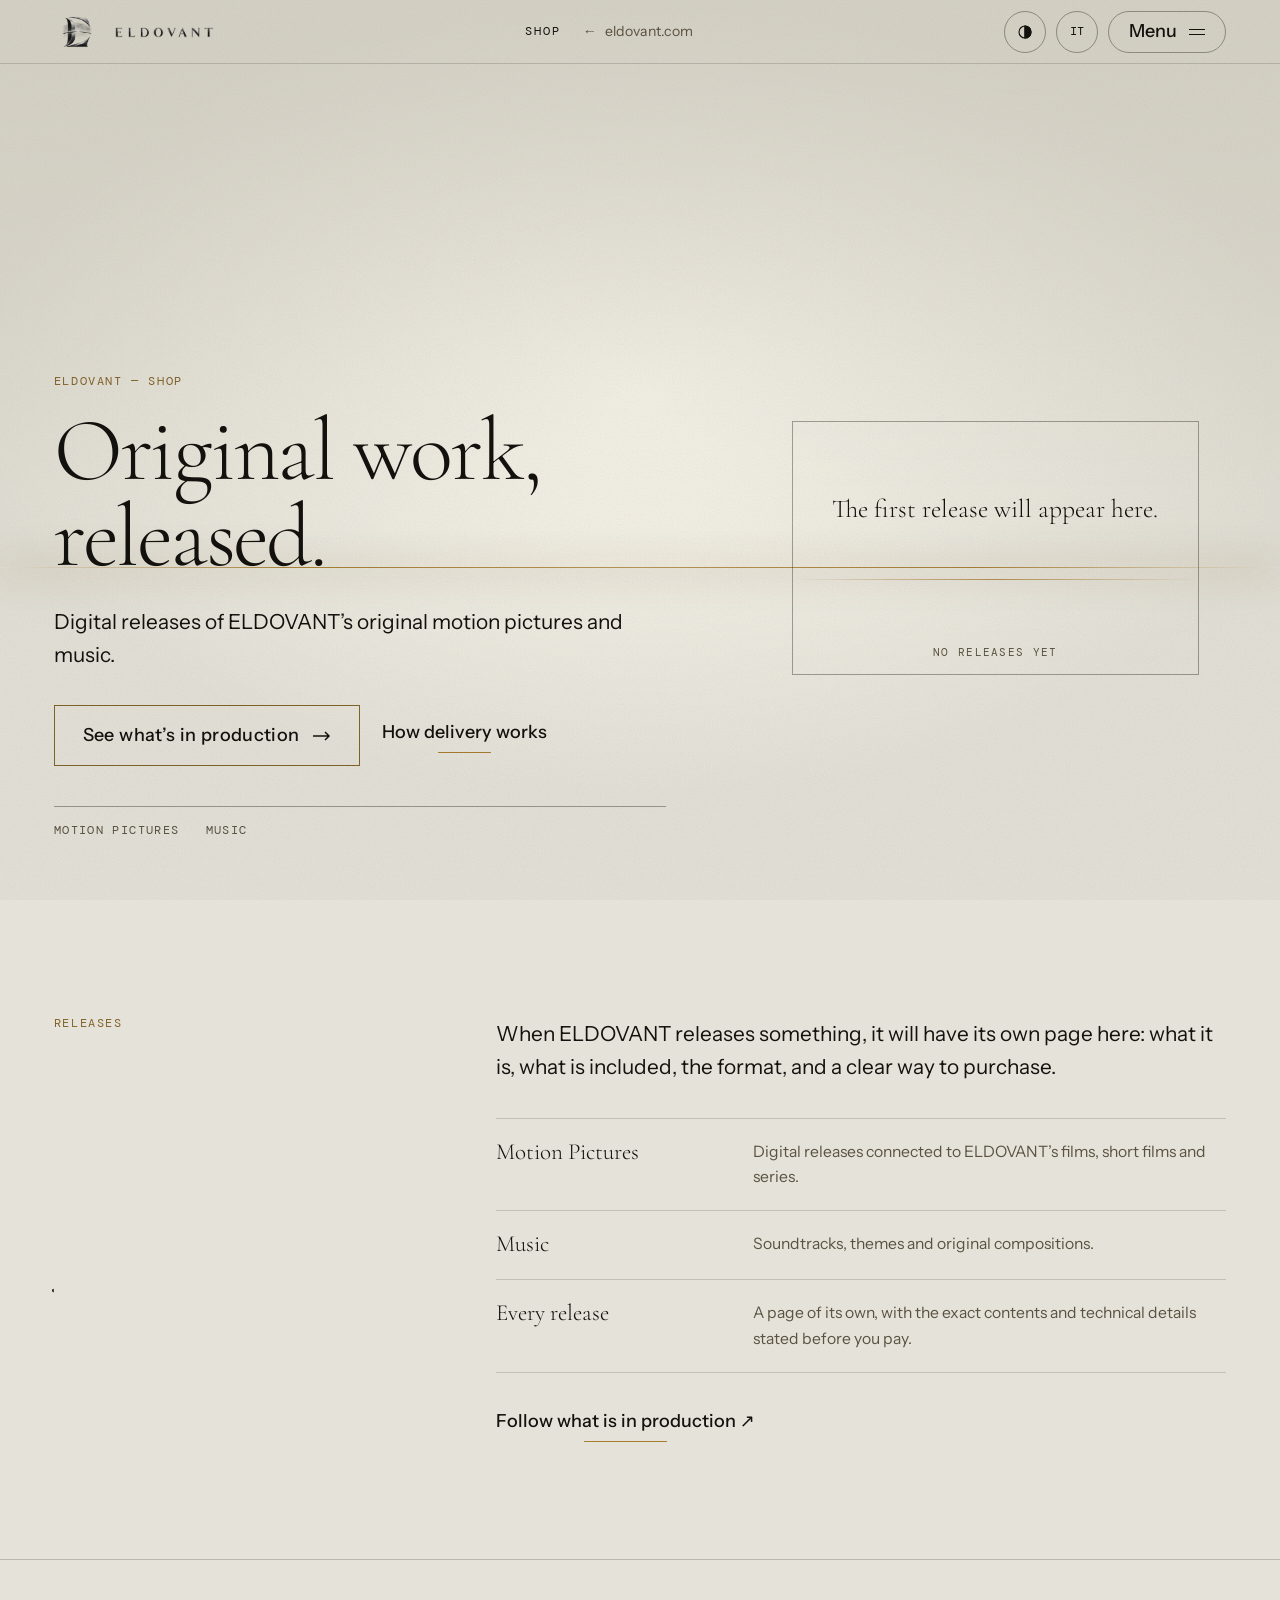
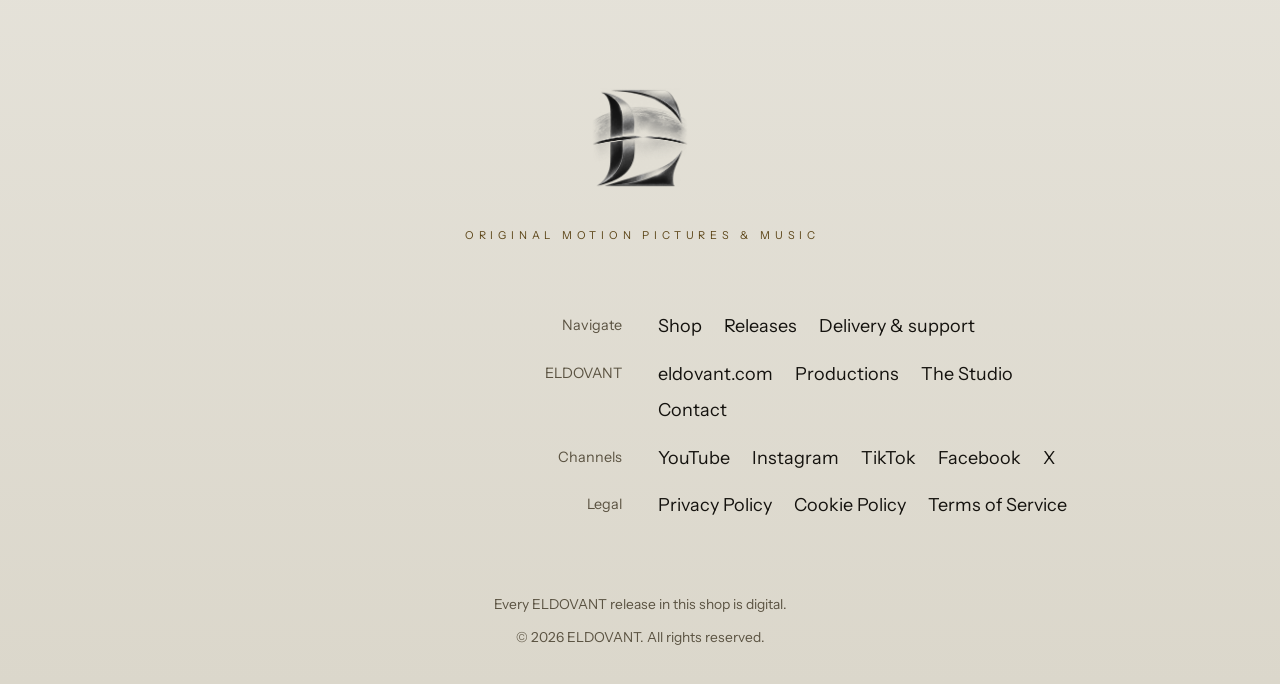
==== en/index.html @ d2341988 "Add files via upload" ====
<!DOCTYPE html>
<html lang="en" data-theme="dark">
<head>
<meta charset="utf-8">
<meta name="viewport" content="width=device-width, initial-scale=1, viewport-fit=cover">
<title>ELDOVANT Shop — Digital releases of original motion pictures &amp; music</title>
<meta name="description" content="The official ELDOVANT shop: digital releases of original motion pictures and music.">
<!-- build:seo:start -->
<link rel="canonical" href="https://shop.eldovant.com/en/">
<link rel="alternate" hreflang="en" href="https://shop.eldovant.com/en/">
<link rel="alternate" hreflang="it" href="https://shop.eldovant.com/it/">
<link rel="alternate" hreflang="x-default" href="https://shop.eldovant.com/">
<meta property="og:type" content="website">
<meta property="og:site_name" content="ELDOVANT Shop">
<meta property="og:title" content="ELDOVANT Shop — Digital releases of original motion pictures &amp; music">
<meta property="og:description" content="The official ELDOVANT shop: digital releases of original motion pictures and music.">
<meta property="og:url" content="https://shop.eldovant.com/en/">
<meta property="og:locale" content="en_US">
<meta property="og:locale:alternate" content="it_IT">
<meta property="og:image" content="https://shop.eldovant.com/assets/og-brand.jpg">
<meta property="og:image:width" content="1200">
<meta property="og:image:height" content="630">
<meta name="twitter:card" content="summary_large_image">
<meta name="twitter:title" content="ELDOVANT Shop — Digital releases of original motion pictures &amp; music">
<meta name="twitter:description" content="The official ELDOVANT shop: digital releases of original motion pictures and music.">
<meta name="twitter:image" content="https://shop.eldovant.com/assets/og-brand.jpg">
<script type="application/ld+json">{"@context":"https://schema.org","@type":"Organization","name":"ELDOVANT","url":"https://www.eldovant.com/","logo":"https://www.eldovant.com/apple-touch-icon.png","slogan":"Original Motion Pictures & Music","sameAs":["https://www.youtube.com/@eldovant","https://www.instagram.com/eldovant","https://www.tiktok.com/@eldovant","https://www.facebook.com/eldovant","https://x.com/eldovant"]}</script>
<script type="application/ld+json">{"@context":"https://schema.org","@type":"WebSite","name":"ELDOVANT Shop","url":"https://shop.eldovant.com/","inLanguage":["en","it"],"publisher":{"@type":"Organization","name":"ELDOVANT","url":"https://www.eldovant.com/"}}</script>
<!-- build:seo:end -->
<meta name="color-scheme" content="dark light">
<meta name="theme-color" content="#070605" media="(prefers-color-scheme: dark)">
<meta name="theme-color" content="#e5e2d9" media="(prefers-color-scheme: light)">
<link rel="icon" href="/favicon.ico" sizes="48x48 96x96 144x144">
<link rel="icon" type="image/png" href="/favicon-48x48.png" sizes="48x48">
<link rel="icon" type="image/png" href="/favicon-96x96.png" sizes="96x96">
<link rel="icon" type="image/png" href="/favicon.png" sizes="192x192">
<link rel="apple-touch-icon" href="/apple-touch-icon.png" sizes="180x180">
<link rel="preload" href="/assets/fonts/CormorantGaramond-300.woff2" as="font" type="font/woff2" crossorigin>
<link rel="preload" href="/assets/fonts/InstrumentSans-400.woff2" as="font" type="font/woff2" crossorigin>
<script>
/* Runs before first paint: theme, motion preference, opening state. */
(function(){
  var d=document.documentElement; d.classList.add('js');
  var t=null; try{t=localStorage.getItem('eld-theme')}catch(e){}
  if(t!=='light'&&t!=='dark'){t=(window.matchMedia&&matchMedia('(prefers-color-scheme: light)').matches)?'light':'dark'}
  d.setAttribute('data-theme',t);
  var rm=window.matchMedia&&matchMedia('(prefers-reduced-motion: reduce)').matches; if(rm)d.classList.add('rm');
  var seen=false; try{seen=sessionStorage.getItem('eld-open-shop')==='1'}catch(e){}
  try{var lx=JSON.parse(sessionStorage.getItem('eld-lx')||'null'); sessionStorage.removeItem('eld-lx');
    if(lx&&!rm&&Date.now()-lx.t<8000&&lx.to===location.pathname.replace(/index\.html$/,'')){d.classList.add('lx-in','lx-arrive');seen=true}}catch(e){}
  if(!rm&&!seen)d.classList.add('open');
})();
</script>
<link rel="stylesheet" href="/shop.css">
</head>
<body>
<a class="skip" href="#main">Skip to content</a>
<header class="hdr" id="hdr">
  <a class="brand" href="/en/" aria-label="ELDOVANT Shop — home"><img class="brand-e dk" src="/assets/brand/brand-e-dk.webp" alt="" width="200" height="215"><img class="brand-e lt" src="/assets/brand/brand-e-lt.webp" alt="" width="200" height="215"><img class="brand-w dk" src="/assets/brand/brand-w-dk.webp" alt="ELDOVANT" width="1070" height="117"><img class="brand-w lt" src="/assets/brand/brand-w-lt.webp" alt="ELDOVANT" width="1070" height="117"></a>
  <div class="hdr-mid"><span class="where">Shop</span><a class="back" href="https://www.eldovant.com/en/"><span aria-hidden="true">←</span> eldovant.com</a></div>
  <div class="hdr-ctl">
    <button class="ibtn" id="btnTheme" type="button" aria-label="Switch to light mode"><svg viewBox="0 0 24 24" aria-hidden="true"><circle cx="12" cy="12" r="8"/><path d="M12 4v16"/><path d="M12 4a8 8 0 0 1 0 16z" fill="currentColor"/></svg></button>
    <span class="lswitch"><a id="btnLang" href="/it/" aria-label="Passa alla versione italiana" hreflang="it" lang="it" rel="alternate">IT</a></span>
    <button class="mbtn" id="btnMenu" type="button" aria-haspopup="dialog" aria-controls="menu">Menu<i aria-hidden="true"></i></button>
  </div>
  <div class="hdr-line" aria-hidden="true"><i id="prog"></i></div>
</header>
<dialog class="menu" id="menu" aria-label="Shop menu">
  <div class="menu-in">
    <div class="menu-top">
      <a class="brand" href="/en/" aria-label="ELDOVANT Shop — home"><img class="brand-e dk" src="/assets/brand/brand-e-dk.webp" alt="" width="200" height="215"><img class="brand-e lt" src="/assets/brand/brand-e-lt.webp" alt="" width="200" height="215"><img class="brand-w dk" src="/assets/brand/brand-w-dk.webp" alt="ELDOVANT" width="1070" height="117"><img class="brand-w lt" src="/assets/brand/brand-w-lt.webp" alt="ELDOVANT" width="1070" height="117"></a>
      <button class="mbtn" id="menuClose" type="button">Close<i aria-hidden="true"></i></button>
    </div>
    <div class="menu-body">
      <nav aria-label="Shop"><ul class="menu-main">
        <li><a href="/en/" aria-current="page">Shop</a></li>
        <li><a href="/en/products/">Releases</a></li>
        <li><a href="/en/delivery/">Delivery &amp; support</a></li>
        <li><a href="https://www.eldovant.com/en/">eldovant.com <small>Main site ↗</small></a></li>
      </ul></nav>
      <nav class="menu-side" aria-label="On eldovant.com">
        <h2>On eldovant.com</h2>
        <ul><li><a href="https://www.eldovant.com/en/productions/"><span>Productions</span><span aria-hidden="true">↗</span></a></li><li><a href="https://www.eldovant.com/en/studio/"><span>The Studio</span><span aria-hidden="true">↗</span></a></li><li><a href="https://www.eldovant.com/en/contact/"><span>Contact</span><span aria-hidden="true">↗</span></a></li></ul>
      </nav>
    </div>
    <div class="menu-foot"><span>Original Motion Pictures &amp; Music</span><span><a href="https://www.eldovant.com/en/privacy-policy/">Privacy Policy</a><a href="https://www.eldovant.com/en/terms-of-service/">Terms of Service</a></span></div>
  </div>
</dialog>
<main id="main">
<section class="sh-hero" aria-labelledby="h1" data-scene>
  <div class="sh-horizon" aria-hidden="true"></div>
  <div class="sh-grid">
    <div>
      <p class="eyebrow first">ELDOVANT — Shop</p>
      <h1 class="display sh-title" id="h1"><span>Original work,</span><span>released.</span></h1>
      <p class="sh-sub">Digital releases of ELDOVANT’s original motion pictures and music.</p>
      <div class="sh-cta"><a class="cta" href="https://www.eldovant.com/en/productions/"><span>See what’s in production</span><svg class="arr" viewBox="0 0 18 10" aria-hidden="true"><path d="M0 5h16M12 1l4 4-4 4"/></svg></a><a class="tlink" href="/en/delivery/">How delivery works</a></div>
      <div class="sh-pillars" aria-label="Original Motion Pictures &amp; Music"><span>Motion Pictures</span><span>Music</span></div>
    </div>
    <div class="sh-frame"><div class="sh-screen"><p>The first release will appear here.</p><small>No releases yet</small></div></div>
  </div>
</section>
<section class="sec" id="releases" aria-labelledby="eH"><div class="wrap"><div class="opening">
  <div><p class="eyebrow">Releases</p><h2 class="display wipe" id="eH" style="margin-top:16px">The shop is open. The first release is not yet.</h2></div>
  <div><p class="lead" style="margin-bottom:34px">When ELDOVANT releases something, it will have its own page here: what it is, what is included, the format, and a clear way to purchase.</p>
  <dl class="opening-rows"><div><dt>Motion Pictures</dt><dd>Digital releases connected to ELDOVANT’s films, short films and series.</dd></div><div><dt>Music</dt><dd>Soundtracks, themes and original compositions.</dd></div><div><dt>Every release</dt><dd>A page of its own, with the exact contents and technical details stated before you pay.</dd></div></dl>
  <p style="margin-top:34px"><a class="tlink" href="https://www.eldovant.com/en/productions/">Follow what is in production ↗</a></p></div>
</div></div></section>
</main>

<footer class="credits" id="credits">
  <img class="mark dk" src="/assets/brand/brand-e-dk.webp" alt="" width="200" height="215"><img class="mark lt" src="/assets/brand/brand-e-lt.webp" alt="" width="200" height="215">
  <p class="cap">Original Motion Pictures &amp; Music</p>
  <dl class="roll">
    <dt>Navigate</dt><dd><a href="/en/">Shop</a><a href="/en/products/">Releases</a><a href="/en/delivery/">Delivery &amp; support</a></dd>
    <dt>ELDOVANT</dt><dd><a href="https://www.eldovant.com/en/">eldovant.com</a><a href="https://www.eldovant.com/en/productions/">Productions</a><a href="https://www.eldovant.com/en/studio/">The Studio</a><a href="https://www.eldovant.com/en/contact/">Contact</a></dd>
    <dt>Channels</dt><dd><a href="https://www.youtube.com/@eldovant" target="_blank" rel="noopener noreferrer" aria-label="ELDOVANT on YouTube">YouTube</a><a href="https://www.instagram.com/eldovant" target="_blank" rel="noopener noreferrer" aria-label="ELDOVANT on Instagram">Instagram</a><a href="https://www.tiktok.com/@eldovant" target="_blank" rel="noopener noreferrer" aria-label="ELDOVANT on TikTok">TikTok</a><a href="https://www.facebook.com/eldovant" target="_blank" rel="noopener noreferrer" aria-label="ELDOVANT on Facebook">Facebook</a><a href="https://x.com/eldovant" target="_blank" rel="noopener noreferrer" aria-label="ELDOVANT on X">X</a></dd>
    <dt>Legal</dt><dd><a href="https://www.eldovant.com/en/privacy-policy/">Privacy Policy</a><a href="https://www.eldovant.com/en/cookie-policy/">Cookie Policy</a><a href="https://www.eldovant.com/en/terms-of-service/">Terms of Service</a></dd>
  </dl>
  <div class="fine"><span>Every ELDOVANT release in this shop is digital.</span><span>© <span id="year">2026</span> ELDOVANT. All rights reserved.</span></div>
</footer>
<script src="/shop.js" defer></script>
</body>
</html>
---- shop.css ----
/* ==========================================================================
   ELDOVANT Shop — shared stylesheet.
   Same design system as www.eldovant.com (tokens, type, header, menu, footer, motion),
   with a layer for releases. The horizon is the motif: a luminous line that opens, closes, draws.
   ========================================================================== */
:root{
  --f-display:'Cormorant Garamond','Iowan Old Style','Palatino Linotype',Palatino,Georgia,serif;
  --f-text:'Instrument Sans','Helvetica Neue',Arial,system-ui,sans-serif;
  --f-mono:'DM Mono',ui-monospace,SFMono-Regular,Menlo,Consolas,monospace;
  --ease:cubic-bezier(.2,.7,.1,1);
  --ease-io:cubic-bezier(.65,0,.25,1);
  --hdr:64px;
  --gutter:clamp(20px,4.2vw,68px);
  --maxw:1440px;
}
:root,:root[data-theme="dark"]{
  --bg:#070605; --bg2:#0e0c0a; --surface:#14110d; --surface2:#1a160f;
  --ink:#ece5d3; --mute:#9d9382; --line:rgba(236,229,211,.15); --line-strong:rgba(236,229,211,.32);
  --gold:#c9a45c; --gold-hi:#f1d48f; --gold-lo:#7d6234; --focus:#f1d48f;
  --glow:255,214,140; --dust:241,208,143;
  --hero-bg:radial-gradient(70% 55% at 50% 44%,rgba(126,92,38,.26),transparent 72%),linear-gradient(#050404,#0a0806 60%,#070605);
  --grain-img:url("data:image/svg+xml,%3Csvg xmlns='http://www.w3.org/2000/svg' width='180' height='180'%3E%3Cfilter id='n'%3E%3CfeTurbulence type='fractalNoise' baseFrequency='.85' numOctaves='2' stitchTiles='stitch'/%3E%3CfeColorMatrix values='0 0 0 0 1 0 0 0 0 1 0 0 0 0 1 0 0 0 .8 0'/%3E%3C/filter%3E%3Crect width='100%25' height='100%25' filter='url(%23n)'/%3E%3C/svg%3E");
  --grain:.05;
  --art-shadow:0 40px 70px -28px rgba(0,0,0,.85),0 0 0 1px rgba(236,229,211,.08);
  --sky-a:#0a0806; --sky-b:#1b130a; --lx-peak:#fff7dd;
}
:root[data-theme="light"]{
  --bg:#e5e2d9; --bg2:#dbd7cb; --surface:#eeece5; --surface2:#e9e6dc;
  --ink:#14120e; --mute:#5b5342; --line:rgba(20,18,14,.16); --line-strong:rgba(20,18,14,.36);
  --gold:#82632a; --gold-hi:#a67c2f; --gold-lo:#5c4517; --focus:#5c3f0a;
  --glow:255,251,238; --dust:120,88,36;
  --hero-bg:radial-gradient(70% 60% at 50% 44%,rgba(255,252,242,.96),rgba(255,252,242,0) 74%),linear-gradient(#d3cfc3,#e4e1d7 55%,#e5e2d9);
  --grain-img:url("data:image/svg+xml,%3Csvg xmlns='http://www.w3.org/2000/svg' width='180' height='180'%3E%3Cfilter id='n'%3E%3CfeTurbulence type='fractalNoise' baseFrequency='.85' numOctaves='2' stitchTiles='stitch'/%3E%3CfeColorMatrix values='0 0 0 0 0 0 0 0 0 0 0 0 0 0 0 0 0 0 .8 0'/%3E%3C/filter%3E%3Crect width='100%25' height='100%25' filter='url(%23n)'/%3E%3C/svg%3E");
  --grain:.06;
  --art-shadow:0 34px 56px -26px rgba(40,28,10,.5),0 0 0 1px rgba(20,18,14,.1);
  --sky-a:#d9d5c9; --sky-b:#f4efe0; --lx-peak:var(--gold-hi);
}

@font-face{font-family:'Cormorant Garamond';font-style:normal;font-weight:300;font-display:swap;src:url(assets/fonts/CormorantGaramond-300.woff2) format('woff2')}
@font-face{font-family:'Cormorant Garamond';font-style:normal;font-weight:400;font-display:swap;src:url(assets/fonts/CormorantGaramond-400.woff2) format('woff2')}
@font-face{font-family:'Instrument Sans';font-style:normal;font-weight:400;font-display:swap;src:url(assets/fonts/InstrumentSans-400.woff2) format('woff2')}
@font-face{font-family:'Instrument Sans';font-style:normal;font-weight:500;font-display:swap;src:url(assets/fonts/InstrumentSans-500.woff2) format('woff2')}
@font-face{font-family:'DM Mono';font-style:normal;font-weight:400;font-display:swap;src:url(assets/fonts/DMMono-400.woff2) format('woff2')}

*,*::before,*::after{box-sizing:border-box}
[hidden]{display:none!important}
html{scroll-behavior:auto;-webkit-text-size-adjust:100%;background:var(--bg)}
body{margin:0;background:var(--bg);color:var(--ink);font:400 clamp(1rem,.35vw + .93rem,1.125rem)/1.65 var(--f-text);overflow-x:clip;-webkit-font-smoothing:antialiased;text-rendering:optimizeLegibility;min-height:100svh;display:flex;flex-direction:column}
body>main{flex:1 0 auto}
body::after{content:"";position:fixed;inset:0;z-index:95;pointer-events:none;background-image:var(--grain-img);background-size:180px 180px;opacity:var(--grain)}
img,svg,canvas,video{display:block;max-width:100%}
a{color:inherit}
button,input,select{font:inherit;color:inherit}
button{cursor:pointer}
h1,h2,h3,p,ul,ol,dl,dd,figure{margin:0}
ul,ol{padding:0;list-style:none}
:focus-visible{outline:2px solid var(--focus);outline-offset:4px;border-radius:2px}
.sr-only{position:absolute!important;width:1px;height:1px;margin:-1px;padding:0;overflow:hidden;clip:rect(0 0 0 0);white-space:nowrap;border:0}
.skip{position:fixed;left:16px;top:-80px;z-index:200;background:var(--gold-hi);color:#0a0806;padding:10px 16px;text-decoration:none;font-weight:500;transition:top .2s}
.skip:focus{top:12px}

/* ---------- Vocabulary ---------- */
.wrap{max-width:var(--maxw);margin-inline:auto}
.display{font-family:var(--f-display);font-weight:300;letter-spacing:-.012em;line-height:1.02}
.mute{color:var(--mute)}
.mono{font-family:var(--f-mono);font-size:.72rem;letter-spacing:.08em;text-transform:uppercase}
.eyebrow{font:400 .72rem/1.3 var(--f-mono);letter-spacing:.14em;text-transform:uppercase;color:var(--gold-hi)}
:root[data-theme="light"] .eyebrow{color:var(--gold)}
.lead{font-size:clamp(1.05rem,.6vw + .95rem,1.3rem);line-height:1.6;max-width:36em}
.tlink{position:relative;display:inline-block;text-decoration:none;padding-bottom:6px;font-weight:500}
.tlink::after{content:"";position:absolute;left:0;right:0;bottom:0;height:1px;background:var(--gold-hi);transform-origin:center;transform:scaleX(.32);transition:transform .6s var(--ease)}
.tlink:hover::after,.tlink:focus-visible::after{transform:scaleX(1)}
.cta{position:relative;display:inline-flex;align-items:center;justify-content:center;gap:14px;padding:15px 28px;border:1px solid var(--gold);background:transparent;color:var(--ink);text-decoration:none;font-weight:500;letter-spacing:.02em;isolation:isolate;overflow:hidden;transition:color .5s var(--ease),opacity .3s;min-height:50px}
.cta::before{content:"";position:absolute;inset:0;z-index:-1;background:var(--gold-hi);clip-path:inset(50% 0);transition:clip-path .55s var(--ease)}
.cta:hover,.cta:focus-visible{color:#0a0806}
.cta:hover::before,.cta:focus-visible::before{clip-path:inset(0)}
.cta.ghost{border-color:var(--line-strong)}
.cta.solid{background:var(--gold-hi);color:#0a0806;border-color:var(--gold-hi)}
.cta.solid::before{background:var(--ink)}
.cta.solid:hover,.cta.solid:focus-visible{color:var(--bg)}
.cta[aria-disabled="true"]{opacity:.55;cursor:not-allowed;pointer-events:none}
.cta[aria-busy="true"]{cursor:progress}
.cta .arr{width:18px;height:10px;stroke:currentColor;fill:none;stroke-width:1.5;transition:transform .5s var(--ease)}
.cta:hover .arr{transform:translateX(4px)}
.pill{display:inline-flex;align-items:center;gap:8px;font:400 .7rem/1 var(--f-mono);letter-spacing:.08em;text-transform:uppercase;padding:7px 12px 7px 10px;border:1px solid var(--gold);color:var(--gold-hi)}
.pill::before{content:"";width:6px;height:6px;border-radius:50%;border:1px solid currentColor}
.pill[data-status="available"]{background:var(--gold-hi);color:#0a0806;border-color:var(--gold-hi)}
.pill[data-status="available"]::before{background:currentColor}
.pill[data-status="unavailable"]{border-color:var(--line-strong);color:var(--mute)}
:root[data-theme="light"] .pill{color:var(--gold)}
:root[data-theme="light"] .pill[data-status="available"]{color:#0a0806}
:root[data-theme="light"] .pill[data-status="unavailable"]{color:var(--mute)}

/* logos: light mode swaps to the light-background artwork, same boxes */
:root[data-theme="light"] img.dk{display:none!important}
:root:not([data-theme="light"]) img.lt{display:none!important}

/* ---------- Header ---------- */
.hdr{position:fixed;inset:0 0 auto 0;z-index:60;height:var(--hdr);display:flex;align-items:center;justify-content:space-between;gap:24px;padding:0 var(--gutter)}
.hdr::before{content:"";position:absolute;inset:0 0 -18px 0;z-index:-1;pointer-events:none;opacity:0;transition:opacity .5s;background:linear-gradient(var(--bg) 35%,transparent);-webkit-backdrop-filter:blur(8px);backdrop-filter:blur(8px);-webkit-mask-image:linear-gradient(#000 60%,transparent);mask-image:linear-gradient(#000 60%,transparent)}
.hdr.solid::before,.hdr.always::before{opacity:.92}
.brand{display:flex;align-items:center;gap:14px;text-decoration:none;flex:none}
.brand-e{height:34px;width:auto}
:root[data-theme="light"] .brand-e{height:32px;padding:7px 8px;box-sizing:content-box}
.brand-w{height:11px;width:auto}
.hdr-mid{display:none;align-items:center;gap:22px;color:var(--mute);font-size:.88rem}
.hdr-mid .where{font:400 .72rem/1 var(--f-mono);letter-spacing:.16em;text-transform:uppercase;color:var(--ink)}
.hdr-mid .back{text-decoration:none;display:inline-flex;gap:8px;align-items:center;transition:color .3s}
.hdr-mid .back:hover,.hdr-mid .back:focus-visible{color:var(--gold-hi)}
@media(min-width:900px){.hdr-mid{display:flex}}
.hdr-ctl{display:flex;align-items:center;gap:10px}
.ibtn{width:42px;height:42px;border-radius:50%;border:1px solid var(--line-strong);background:transparent;display:grid;place-items:center;transition:border-color .3s}
.ibtn:hover{border-color:var(--gold-hi)}
.ibtn svg{width:18px;height:18px;stroke:currentColor;fill:none;stroke-width:1.5;stroke-linecap:round;stroke-linejoin:round}
.mbtn{height:42px;padding:0 20px;border-radius:999px;border:1px solid var(--line-strong);background:transparent;display:flex;align-items:center;gap:12px;font-weight:500;transition:border-color .3s}
.mbtn:hover{border-color:var(--gold-hi)}
.mbtn i{display:grid;gap:4px}.mbtn i::before,.mbtn i::after{content:"";display:block;width:16px;height:1px;background:currentColor;transition:transform .4s var(--ease)}
.mbtn:hover i::before{transform:translateX(-3px)}.mbtn:hover i::after{transform:translateX(3px)}
.hdr-line{position:absolute;left:0;right:0;bottom:0;height:1px;background:var(--line)}
.hdr-line i{display:block;height:100%;background:linear-gradient(90deg,var(--gold-lo),var(--gold-hi));transform-origin:left;transform:scaleX(0);will-change:transform}
@media(max-width:520px){.hdr .brand-w{display:none}.hdr-ctl{gap:8px}.mbtn{padding:0 16px}}
.lswitch{position:relative;display:inline-flex}
.lswitch a{display:grid;place-items:center;width:42px;height:42px;border-radius:50%;border:1px solid var(--line-strong);text-decoration:none;color:var(--ink);font:400 .74rem/1 var(--f-mono);letter-spacing:.04em;transition:border-color .3s}
.lswitch a:hover,.lswitch a:focus-visible{border-color:var(--gold-hi)}
html.open .hdr{animation:fade-in 1.1s ease 1s both}
@keyframes fade-in{from{opacity:0}to{opacity:1}}

/* ---------- Menu ---------- */
.menu{position:fixed;inset:0;width:100%;height:100%;max-width:none;max-height:none;margin:0;padding:0;border:0;background:var(--bg);color:var(--ink);overflow:hidden;clip-path:inset(50% 0)}
.menu[open]{clip-path:inset(0);animation:menu-open .8s var(--ease-io)}
.menu.closing{clip-path:inset(50% 0);transition:clip-path .55s var(--ease-io)}
@keyframes menu-open{from{clip-path:inset(50% 0)}to{clip-path:inset(0)}}
.menu::backdrop{background:transparent}
.menu-in{position:relative;height:100%;display:grid;grid-template-rows:auto 1fr auto;padding:0 var(--gutter);overflow:auto;background:radial-gradient(60% 50% at 70% 0%,rgba(var(--glow),.10),transparent 70%)}
.menu-top{height:var(--hdr);display:flex;align-items:center;justify-content:space-between}
.menu-body{display:grid;grid-template-columns:minmax(0,1.3fr) minmax(0,1fr);gap:clamp(24px,6vw,120px);align-content:center;padding:4vh 0}
.menu-main li{border-top:1px solid var(--line)}
.menu-main li:last-child{border-bottom:1px solid var(--line)}
.menu-main a{display:flex;align-items:baseline;justify-content:space-between;gap:20px;padding:clamp(10px,2.2vh,22px) 0;text-decoration:none;font-family:var(--f-display);font-weight:300;font-size:clamp(2.2rem,5.4vw,5rem);line-height:1.05;letter-spacing:-.015em;transition:color .4s,padding-left .6s var(--ease)}
.menu-main a small{font:400 .78rem/1 var(--f-text);color:var(--mute);letter-spacing:0}
.menu-main a:hover,.menu-main a:focus-visible,.menu-main a[aria-current="page"]{padding-left:clamp(12px,2vw,32px);color:var(--gold-hi)}
:root[data-theme="light"] .menu-main a:hover,:root[data-theme="light"] .menu-main a[aria-current="page"]{color:var(--gold)}
.menu-side h2{font:500 .8rem/1 var(--f-text);color:var(--mute);margin-bottom:18px}
.menu-side li{border-top:1px solid var(--line)}
.menu-side a{display:flex;justify-content:space-between;gap:16px;padding:12px 0;text-decoration:none;transition:color .3s}
.menu-side a:hover,.menu-side a:focus-visible{color:var(--gold-hi)}
.menu-foot{display:flex;flex-wrap:wrap;gap:16px 32px;align-items:center;justify-content:space-between;padding:22px 0 max(22px,env(safe-area-inset-bottom));border-top:1px solid var(--line);color:var(--mute);font-size:.9rem}
.menu-foot a{text-decoration:none;margin-left:20px}.menu-foot a:hover{color:var(--gold-hi)}
@media(max-width:820px){.menu-body{grid-template-columns:1fr;align-content:start;gap:32px}.menu-main a{font-size:clamp(2rem,9.5vw,3.2rem)}}

/* ---------- Footer ---------- */
.credits{position:relative;padding:clamp(72px,12vh,140px) var(--gutter) max(36px,env(safe-area-inset-bottom));background:linear-gradient(var(--bg),var(--bg2));text-align:center;border-top:1px solid var(--line)}
.credits .mark{width:clamp(72px,8vw,96px);height:auto;margin:0 auto 22px}
:root[data-theme="light"] .credits .mark{padding:18px 22px;box-sizing:content-box}
.credits .cap{font:400 .68rem/1 var(--f-text);letter-spacing:.44em;padding-left:.44em;text-transform:uppercase;color:var(--gold-hi)}
:root[data-theme="light"] .credits .cap{color:var(--gold-lo)}
.roll{display:grid;grid-template-columns:1fr 1fr;gap:18px 36px;max-width:920px;margin:clamp(48px,8vh,84px) auto;text-align:left}
.roll dt{text-align:right;color:var(--mute);font-size:.9rem;padding-top:2px}
.roll dd{display:flex;flex-wrap:wrap;gap:6px 22px}
.roll a{text-decoration:none}
.roll a:hover,.roll a:focus-visible{color:var(--gold-hi)}
:root[data-theme="light"] .roll a:hover{color:var(--gold)}
.credits .fine{color:var(--mute);font-size:.86rem;display:grid;gap:10px;justify-items:center}
@media(max-width:600px){.roll{grid-template-columns:1fr;text-align:center;gap:4px}.roll dt{text-align:center;padding-top:14px}.roll dd{justify-content:center}}

/* ---------- Reveal ---------- */
.wipe{clip-path:inset(-.1em 100% -.3em -.1em);transition:clip-path 1.3s var(--ease-io)}
.wipe.in{clip-path:inset(-.1em -.1em -.3em -.1em)}
.rise{opacity:0;transform:translateY(22px);transition:opacity 1s var(--ease),transform 1.1s var(--ease);transition-delay:var(--d,0s)}
.rise.in{opacity:1;transform:none}
html:not(.js) .wipe,html.rm .wipe{clip-path:none}
html:not(.js) .rise,html.rm .rise{opacity:1;transform:none}

/* ==========================================================================
   Shop home — hero: a horizon, and a title that is not the word "shop"
   ========================================================================== */
.sh-hero{position:relative;min-height:100svh;display:grid;align-items:end;padding:calc(var(--hdr) + 6svh) var(--gutter) clamp(36px,7svh,80px);overflow:hidden;isolation:isolate;background:var(--hero-bg)}
.sh-hero::before{content:"";position:absolute;inset:0;z-index:-2;background:linear-gradient(var(--sky-a) 0%,transparent 70%);opacity:.7}
.sh-horizon{position:absolute;left:0;right:0;top:63%;height:1px;z-index:-1;background:linear-gradient(90deg,transparent,var(--gold-hi) 24%,var(--lx-peak) 50%,var(--gold-hi) 76%,transparent);transform-origin:center;box-shadow:0 0 36px 4px rgba(var(--dust),.25)}
.sh-horizon::before{content:"";position:absolute;left:10%;right:10%;bottom:0;height:min(34svh,300px);background:radial-gradient(50% 100% at 50% 100%,rgba(var(--glow),.22),transparent 70%);pointer-events:none}
.sh-grid{display:grid;grid-template-columns:minmax(0,7fr) minmax(0,5fr);gap:clamp(28px,5vw,96px);align-items:end;width:100%}
.sh-title{font-size:clamp(3.2rem,7vw,7.4rem);line-height:.96;letter-spacing:-.025em;margin:18px 0 26px}
.sh-title span{display:block;white-space:nowrap}
.sh-sub{max-width:30em;font-size:clamp(1.05rem,.6vw + .95rem,1.3rem);line-height:1.55}
.sh-cta{display:flex;flex-wrap:wrap;gap:14px 22px;align-items:center;margin-top:34px}
.sh-pillars{display:flex;flex-wrap:wrap;gap:8px 26px;margin-top:40px;padding-top:18px;border-top:1px solid var(--line-strong);max-width:34em}
.sh-pillars span{font:400 .72rem/1 var(--f-mono);letter-spacing:.12em;text-transform:uppercase;color:var(--mute)}
.sh-frame{position:relative;justify-self:end;width:min(100%,520px);aspect-ratio:4/5;display:grid;place-items:center}
/* the featured cover floating in the hero: a plate behind it gives depth, nothing else */
.sh-plate{position:absolute;inset:6% -5% -5% 8%;border:1px solid var(--line-strong);transform:translate3d(calc(var(--mx,0)*-8px),calc(var(--my,0)*-6px + var(--hp,0)*20px),0);transition:transform .8s var(--ease)}
.sh-art{position:relative;width:88%;box-shadow:var(--art-shadow);transform:translate3d(calc(var(--mx,0)*6px),calc(var(--my,0)*4px - var(--hp,0)*30px),0);transition:transform .8s var(--ease)}
.sh-art img{width:100%;height:auto}
/* empty: a screen waiting for its first image */
.sh-screen{position:relative;width:88%;aspect-ratio:16/10;border:1px solid var(--line-strong);display:grid;place-items:center;text-align:center;padding:24px;background:linear-gradient(rgba(var(--glow),.04),transparent)}
.sh-screen::before{content:"";position:absolute;left:0;right:0;top:62%;height:1px;background:linear-gradient(90deg,transparent,var(--gold-hi),transparent);opacity:.8}
.sh-screen p{max-width:17em;font:300 clamp(1.3rem,2vw,1.8rem)/1.25 var(--f-display);margin-top:-22%}
.sh-screen small{position:absolute;left:0;right:0;bottom:14px;font:400 .68rem/1.4 var(--f-mono);letter-spacing:.12em;text-transform:uppercase;color:var(--mute)}
html.open .sh-horizon{animation:hz-draw 1.8s var(--ease-io) .1s both}
@keyframes hz-draw{from{transform:scaleX(0);opacity:0}to{transform:scaleX(1);opacity:1}}
html.open .sh-title span{animation:wipe-in 1.4s var(--ease-io) .7s both}
html.open .sh-title span+span{animation-delay:.95s}
@keyframes wipe-in{from{clip-path:inset(-.1em 100% -.3em -.1em)}to{clip-path:inset(-.1em -.1em -.3em -.1em)}}
html.open .sh-sub,html.open .sh-cta,html.open .sh-pillars,html.open .eyebrow.first{animation:fade-in 1.2s ease 1.5s both}
html.open .sh-frame{animation:fade-in 1.6s ease 1.1s both}
@media(max-width:900px){
  .sh-hero{align-items:start;padding-top:calc(var(--hdr) + 6svh)}
  .sh-grid{grid-template-columns:1fr;gap:34px}
  .sh-frame{justify-self:start;width:min(86%,380px)}
  .sh-title{font-size:clamp(3rem,13.5vw,6rem)}
  .sh-horizon{top:74%}
}

/* ---------- sections ---------- */
.sec{position:relative;padding:clamp(80px,13vh,160px) var(--gutter)}
.sec-head{display:flex;flex-wrap:wrap;align-items:end;justify-content:space-between;gap:20px 40px;margin-bottom:clamp(36px,6vh,72px);padding-bottom:20px;border-bottom:1px solid var(--line-strong)}
.sec-head h2{font-size:clamp(2.2rem,4.8vw,4.6rem)}

/* featured release — editorial spread */
.ft{display:grid;grid-template-columns:minmax(0,6fr) minmax(0,5fr);gap:clamp(32px,6vw,120px);align-items:center}
.ft-art{position:relative;padding:clamp(18px,4vw,64px) 0}
.ft-art::before{content:"";position:absolute;inset:0 18% 0 -2%;border:1px solid var(--line);z-index:0}
.ft-art a{position:relative;z-index:1;display:block;width:min(100%,560px);margin-inline:auto;box-shadow:var(--art-shadow);transition:transform 1s var(--ease)}
.ft-art a:hover{transform:translateY(-8px)}
.ft-art img{width:100%;height:auto}
.ft-body h2{font-size:clamp(2.6rem,5.6vw,5.4rem);margin:16px 0 20px}
.ft-body .tag{font:300 clamp(1.3rem,2vw,1.8rem)/1.3 var(--f-display);color:var(--mute);max-width:24em}
.ft-meta{display:flex;flex-wrap:wrap;gap:12px 28px;align-items:center;margin:28px 0}
.price{font:300 clamp(1.7rem,2.6vw,2.4rem)/1 var(--f-display);font-variant-numeric:lining-nums tabular-nums}
.ft--text{grid-template-columns:minmax(0,5fr) minmax(0,7fr);align-items:start}
.ft--text h2{margin-top:0;font-size:clamp(2.6rem,5.6vw,5.4rem)}
.ft--text .ov{max-width:34em;margin:26px 0 0;color:var(--ink)}
@media(max-width:900px){.ft,.ft--text{grid-template-columns:1fr}.ft-art::before{inset:0 8% 0 -2%}}

/* the wall — releases as posters, never cards */
.wall{display:grid;gap:clamp(40px,6vw,88px) clamp(24px,3.4vw,56px);grid-template-columns:repeat(auto-fill,minmax(min(100%,300px),1fr))}
.wall[data-count="1"]{grid-template-columns:minmax(0,520px)}
.wall[data-count="2"]{grid-template-columns:repeat(2,minmax(0,1fr));max-width:1000px}
.pc{position:relative;display:grid;gap:18px;align-content:start;min-width:0}
.pc-art{position:relative;display:block;box-shadow:var(--art-shadow);overflow:hidden;background:var(--surface);transition:transform .9s var(--ease),box-shadow .9s var(--ease)}
.pc-art img{width:100%;height:auto;transition:transform 1.4s var(--ease)}
.pc-art::after{content:"";position:absolute;left:0;right:0;bottom:0;height:2px;background:linear-gradient(90deg,var(--gold-lo),var(--gold-hi));transform:scaleX(0);transform-origin:left;transition:transform .8s var(--ease)}
.pc:hover .pc-art,.pc:focus-within .pc-art{transform:translateY(-6px)}
.pc:hover .pc-art img{transform:scale(1.02)}
.pc:hover .pc-art::after,.pc:focus-within .pc-art::after{transform:scaleX(1)}
.pc-no{font:400 .68rem/1 var(--f-mono);letter-spacing:.14em;text-transform:uppercase;color:var(--mute);display:flex;justify-content:space-between;gap:12px}
.pc h3{font:300 clamp(1.7rem,2.4vw,2.4rem)/1.08 var(--f-display);letter-spacing:-.01em}
.pc h3 a{text-decoration:none}
.pc h3 a::after{content:"";position:absolute;inset:0;z-index:2}
.pc-tag{color:var(--mute);font-size:.96rem;line-height:1.5}
.pc-foot{display:flex;align-items:center;justify-content:space-between;gap:14px;padding-top:12px;border-top:1px solid var(--line)}
.pc-foot .price{font-size:1.5rem}

/* filters & search: present only when the catalogue needs them */
.tools{display:flex;flex-wrap:wrap;gap:14px 24px;align-items:center;margin-bottom:clamp(28px,5vh,48px)}
.chips{display:flex;flex-wrap:wrap;gap:8px}
.chip{border:1px solid var(--line-strong);background:transparent;border-radius:999px;padding:9px 16px;font-size:.92rem;transition:background-color .3s,border-color .3s,color .3s}
.chip:hover{border-color:var(--gold-hi)}
.chip[aria-pressed="true"]{background:var(--gold-hi);border-color:var(--gold-hi);color:#0a0806}
.srch{flex:1 1 240px;max-width:420px;display:flex;align-items:center;gap:10px;border-bottom:1px solid var(--line-strong);padding:6px 2px;transition:border-color .3s}
.srch:focus-within{border-color:var(--gold-hi)}
.srch input{flex:1;min-width:0;background:transparent;border:0;outline:0;font-size:1rem;padding:6px 0}
.srch input::placeholder{color:var(--mute)}
.srch svg{width:18px;height:18px;stroke:currentColor;fill:none;stroke-width:1.5;flex:none;color:var(--mute)}
.noresults{padding:60px 0;text-align:center;color:var(--mute)}
.noresults h3{font:300 clamp(1.8rem,3vw,2.6rem)/1.15 var(--f-display);color:var(--ink);margin-bottom:12px}

/* empty catalogue: designed, honest */
.opening{display:grid;grid-template-columns:minmax(0,4fr) minmax(0,8fr);gap:clamp(32px,6vw,110px);align-items:start}
.opening h2{font-size:clamp(2.2rem,4.6vw,4.4rem)}
.opening-rows>div{display:grid;grid-template-columns:minmax(0,3fr) minmax(0,6fr);gap:20px;padding:20px 0;border-top:1px solid var(--line)}
.opening-rows>div:last-child{border-bottom:1px solid var(--line)}
.opening-rows dt{font:300 clamp(1.3rem,1.8vw,1.7rem)/1.2 var(--f-display)}
.opening-rows dd{color:var(--mute);font-size:.98rem}
@media(max-width:900px){.opening{grid-template-columns:1fr}.opening-rows>div{grid-template-columns:1fr;gap:6px}}

/* ==========================================================================
   Product page
   ========================================================================== */
.crumbs{display:flex;flex-wrap:wrap;gap:6px 12px;font-size:.84rem;color:var(--mute);margin-bottom:clamp(22px,4vh,40px)}
.crumbs a{text-decoration:none}.crumbs a:hover{color:var(--gold-hi)}
.crumbs li+li::before{content:"/";margin-right:12px;opacity:.5}
.pd{padding:calc(var(--hdr) + clamp(28px,6vh,72px)) var(--gutter) clamp(60px,10vh,120px)}
.pd-grid{display:grid;grid-template-columns:minmax(0,6fr) minmax(0,5fr);gap:clamp(32px,6vw,120px);align-items:start}
.pd-art{position:sticky;top:calc(var(--hdr) + 24px)}
.pd-art figure{position:relative;box-shadow:var(--art-shadow);background:var(--surface);max-width:620px}
.pd-art img{width:100%;height:auto}
.pd-art::before{content:"";position:absolute;inset:6% -5% -5% 8%;border:1px solid var(--line);z-index:-1;max-width:620px}
.pd-id h1{font-size:clamp(2.6rem,5.4vw,5.2rem);margin:14px 0 18px;overflow-wrap:anywhere}
.pd-id .tag{font:300 clamp(1.3rem,2vw,1.8rem)/1.3 var(--f-display);color:var(--mute);max-width:24em}
.pd-badges{display:flex;flex-wrap:wrap;gap:10px 14px;align-items:center}
.buy{margin-top:34px;padding:clamp(20px,2.6vw,32px);border:1px solid var(--line-strong);background:linear-gradient(rgba(var(--glow),.05),transparent);display:grid;gap:18px}
.buy-row{display:flex;flex-wrap:wrap;align-items:center;justify-content:space-between;gap:14px 20px}
.buy .cta{flex:1 1 220px}
.buy-note{color:var(--mute);font-size:.9rem;line-height:1.55}
.buy-note b{color:var(--ink);font-weight:500}
.buy-state{border-left:2px solid var(--gold);padding:4px 0 4px 14px;color:var(--ink);font-size:.95rem}
.pd-sec{padding-top:clamp(56px,9vh,110px)}
.pd-sec h2{font:500 .76rem/1 var(--f-mono);letter-spacing:.14em;text-transform:uppercase;color:var(--gold-hi);padding-bottom:16px;border-bottom:1px solid var(--line-strong);margin-bottom:24px}
:root[data-theme="light"] .pd-sec h2{color:var(--gold)}
.prose p+p{margin-top:1.1em}
.prose{max-width:36em}
.inc li{padding:12px 0 12px 26px;border-top:1px solid var(--line);position:relative}
.inc li:last-child{border-bottom:1px solid var(--line)}
.inc li::before{content:"";position:absolute;left:0;top:1.35em;width:12px;height:1px;background:var(--gold-hi)}
.spec>div{display:grid;grid-template-columns:minmax(0,2fr) minmax(0,3fr);gap:16px;padding:12px 0;border-top:1px solid var(--line)}
.spec>div:last-child{border-bottom:1px solid var(--line)}
.spec dt{color:var(--mute);font-size:.94rem}
.spec dd{font-variant-numeric:lining-nums}
.pv{border:1px solid var(--line-strong);background:var(--surface);padding:18px}
.pv video{width:100%;height:auto;background:#000}
.pv-audio{display:flex;align-items:center;gap:18px}
.pv-play{width:54px;height:54px;border-radius:50%;border:1px solid var(--gold);background:transparent;display:grid;place-items:center;flex:none;transition:background-color .3s,color .3s}
.pv-play:hover{background:var(--gold-hi);color:#0a0806}
.pv-play svg{width:20px;height:20px;fill:currentColor}
.pv-play .pa{display:none}.pv-play[aria-pressed="true"] .pp{display:none}.pv-play[aria-pressed="true"] .pa{display:block}
.pv-main{flex:1;min-width:0;display:grid;gap:8px}
.pv-bar{height:2px;background:var(--line-strong);position:relative;cursor:pointer;padding:10px 0;background-clip:content-box}
.pv-bar i{position:absolute;left:0;top:10px;height:2px;width:0;background:var(--gold-hi)}
.pv-t{display:flex;justify-content:space-between;font:400 .7rem/1 var(--f-mono);letter-spacing:.08em;color:var(--mute)}
.pd-bar{display:none}
.rel{display:grid;gap:10px}
.rel a{display:flex;justify-content:space-between;gap:16px;padding:14px 0;border-top:1px solid var(--line);text-decoration:none;transition:color .3s}
.rel a:last-child{border-bottom:1px solid var(--line)}
.rel a:hover,.rel a:focus-visible{color:var(--gold-hi)}
@media(max-width:900px){
  .pd-grid{grid-template-columns:1fr}
  .pd-art{position:relative;top:0}
  .pd-art figure{max-width:440px}
  .pd-art::before{display:none}
  .spec>div{grid-template-columns:1fr;gap:4px}
  .pd-bar{position:fixed;left:0;right:0;bottom:0;z-index:70;display:flex;align-items:center;justify-content:space-between;gap:16px;padding:12px var(--gutter) max(12px,env(safe-area-inset-bottom));background:color-mix(in srgb,var(--bg) 94%,transparent);-webkit-backdrop-filter:blur(10px);backdrop-filter:blur(10px);border-top:1px solid var(--line-strong);transform:translateY(110%);transition:transform .6s var(--ease)}
  .pd-bar.on{transform:none}
  .pd-bar .price{font-size:1.5rem}
  .pd-bar .cta{padding:13px 22px;min-height:46px}
  body.has-bar .credits{padding-bottom:calc(36px + 76px)}
}

/* ---------- order / delivery / system pages ---------- */
.pg{padding:calc(var(--hdr) + clamp(40px,9vh,110px)) var(--gutter) clamp(60px,10vh,120px)}
.pg h1{font-size:clamp(2.8rem,7vw,6.4rem);margin:16px 0 26px}
.pg .lead{color:var(--ink)}
.od-grid{display:grid;grid-template-columns:minmax(0,5fr) minmax(0,7fr);gap:clamp(32px,6vw,110px);margin-top:clamp(40px,8vh,90px);align-items:start}
.steps{counter-reset:s}
.steps li{counter-increment:s;display:grid;grid-template-columns:3em 1fr;gap:14px;padding:18px 0;border-top:1px solid var(--line)}
.steps li:last-child{border-bottom:1px solid var(--line)}
.steps li::before{content:counter(s,decimal-leading-zero);font:400 .78rem/1.9 var(--f-mono);color:var(--gold-hi)}
.steps b{display:block;font:300 1.5rem/1.2 var(--f-display);margin-bottom:4px}
.steps span{color:var(--mute);font-size:.96rem}
.faq details{border-top:1px solid var(--line)}
.faq details:last-child{border-bottom:1px solid var(--line)}
.faq summary{list-style:none;cursor:pointer;padding:18px 0;display:flex;justify-content:space-between;gap:20px;font:300 clamp(1.25rem,1.8vw,1.6rem)/1.25 var(--f-display)}
.faq summary::-webkit-details-marker{display:none}
.faq summary::after{content:"+";font:300 1.6rem/1 var(--f-display);color:var(--gold-hi);transition:transform .4s var(--ease)}
.faq details[open] summary::after{transform:rotate(45deg)}
.faq details p{padding:0 0 20px;color:var(--mute);max-width:38em}
.state-banner{margin-top:34px;padding:20px 22px;border:1px solid var(--gold);display:grid;gap:6px;max-width:44em}
.state-banner h2{font:300 clamp(1.6rem,2.4vw,2.2rem)/1.15 var(--f-display)}
.state-banner p{color:var(--mute)}
.state-banner[data-kind="failed"],.state-banner[data-kind="expired"]{border-color:var(--line-strong);border-left:3px solid var(--gold-hi)}
.state-banner .row{display:flex;flex-wrap:wrap;gap:10px 22px;margin-top:10px}
@media(max-width:900px){.od-grid{grid-template-columns:1fr}}

/* page-level states (404 etc.) — a quiet, designed screen */
.void{min-height:100svh;display:grid;place-items:center;padding:calc(var(--hdr) + 20px) var(--gutter) 60px;text-align:center;background:var(--hero-bg)}
.void .code{font:400 .76rem/1 var(--f-mono);letter-spacing:.2em;color:var(--gold-hi)}
.void h1{font-size:clamp(2.6rem,7vw,5.6rem);margin:18px auto 20px;max-width:12em}
.void p{color:var(--mute);max-width:30em;margin-inline:auto}
.void .sh-cta{justify-content:center}


/* ---------- Checkout (ELDOVANT review step → Gumroad payment window) ---------- */
.co-grid{display:grid;grid-template-columns:minmax(0,5fr) minmax(0,7fr);gap:clamp(32px,6vw,110px);margin-top:clamp(34px,6vh,70px);align-items:start}
.co-sum{display:grid;grid-template-columns:minmax(0,150px) minmax(0,1fr);gap:22px;padding:clamp(18px,2.4vw,28px);border:1px solid var(--line-strong);background:linear-gradient(rgba(var(--glow),.05),transparent);position:sticky;top:calc(var(--hdr) + 24px)}
.co-sum figure{box-shadow:var(--art-shadow);align-self:start}
.co-sum figure img{width:100%;height:auto}
.co-sum h2{font-size:clamp(1.7rem,2.6vw,2.4rem);margin:8px 0 16px;overflow-wrap:anywhere}
.co-inc-h{font:400 .68rem/1 var(--f-mono);letter-spacing:.12em;text-transform:uppercase;color:var(--mute);margin:18px 0 8px}
.co-sum .inc li{padding:8px 0 8px 22px;font-size:.94rem}
.co-sum .inc li::before{top:1.15em}
.co-total{display:flex;align-items:baseline;justify-content:space-between;gap:12px;margin-top:20px;padding-top:14px;border-top:1px solid var(--line-strong)}
.co-total>span:first-child{font:400 .72rem/1 var(--f-mono);letter-spacing:.12em;text-transform:uppercase;color:var(--mute)}
.co-var{border:0;margin:0 0 6px;padding:0;min-width:0;display:flex;flex-wrap:wrap;gap:8px}
.co-var legend{font:400 .68rem/1 var(--f-mono);letter-spacing:.12em;text-transform:uppercase;color:var(--mute);margin-bottom:10px;padding:0;float:left;width:100%}
.co-var label{position:relative}
.co-var input{position:absolute;opacity:0;inset:0;width:100%;height:100%;margin:0;cursor:pointer}
.co-var span{display:block;padding:8px 14px;border:1px solid var(--line-strong);border-radius:999px;font-size:.9rem;transition:background-color .3s,border-color .3s,color .3s}
.co-var label:hover span{border-color:var(--gold-hi)}
.co-var input:checked+span{background:var(--gold-hi);border-color:var(--gold-hi);color:#0a0806}
.co-var input:focus-visible+span{outline:2px solid var(--focus);outline-offset:3px}
.co-steps{display:grid;grid-template-columns:repeat(3,1fr);gap:14px;margin-bottom:clamp(28px,5vh,52px)}
.co-steps li{border-top:1px solid var(--line-strong);padding-top:12px;font:400 .72rem/1 var(--f-mono);letter-spacing:.12em;text-transform:uppercase;color:var(--mute);position:relative;counter-increment:cs;transition:color .5s}
.co-steps{counter-reset:cs}
.co-steps li::before{content:counter(cs,decimal-leading-zero) " · ";color:var(--gold)}
.co-steps li::after{content:"";position:absolute;left:0;top:-1px;height:1px;width:0;background:var(--gold-hi);transition:width .9s var(--ease)}
.co-steps li[aria-current="step"]{color:var(--ink)}
.co-steps li[aria-current="step"]::after{width:100%}
.co-view h2{font-size:clamp(2rem,3.6vw,3.4rem);margin-bottom:18px}
.co-view .lead{color:var(--ink)}
.co-view .buy-note{margin-top:14px;max-width:36em}
.co-act{display:flex;flex-wrap:wrap;gap:16px 26px;align-items:center;margin-top:30px}
.co-act .tlink{background:transparent;border:0;padding:0 0 6px;color:inherit;font:inherit;font-weight:500}
.co-third{opacity:.85}
.co-bar{margin-top:26px;height:1px;background:var(--line-strong);position:relative;overflow:hidden;max-width:320px}
.co-bar i{position:absolute;inset:0;background:linear-gradient(90deg,transparent,var(--gold-hi),transparent);transform:translateX(-100%);animation:co-bar 1.6s var(--ease-io) infinite}
@keyframes co-bar{to{transform:translateX(100%)}}
.co-view:not([hidden]){animation:co-in .7s var(--ease) both}
@keyframes co-in{from{opacity:0;transform:translateY(10px)}to{opacity:1;transform:none}}
/* a veil in the shop's own colour sits under Gumroad's window, so the hand-off never flashes */
.co-veil{position:fixed;inset:0;z-index:300;background:var(--bg);opacity:0;pointer-events:none;transition:opacity .6s var(--ease)}
.co-veil.on{opacity:.9}
@media(max-width:900px){.co-grid{grid-template-columns:1fr}.co-sum{position:relative;top:0;grid-template-columns:minmax(0,110px) minmax(0,1fr);gap:16px}.co-steps{gap:8px}.co-steps li{font-size:.66rem}.co-act .cta{flex:1 1 100%}}

/* ---------- toast (no browser alerts) ---------- */
.toast{position:fixed;left:50%;bottom:max(24px,env(safe-area-inset-bottom));z-index:300;transform:translate(-50%,24px);opacity:0;pointer-events:none;max-width:min(92vw,520px);background:var(--surface2);color:var(--ink);border:1px solid var(--gold);padding:14px 20px;font-size:.95rem;transition:opacity .4s,transform .5s var(--ease)}
.toast.on{opacity:1;transform:translate(-50%,0);pointer-events:auto}
.pd-bar.on~.toast{bottom:calc(84px + env(safe-area-inset-bottom))}

/* ---------- Theme switch (View Transitions) ---------- */
html.tvt::view-transition-group(root){animation-duration:.95s;animation-timing-function:cubic-bezier(.4,0,.2,1)}
html.tvt::view-transition-old(root),html.tvt::view-transition-new(root){animation:none;mix-blend-mode:normal;height:100%}
html.tvt::view-transition-old(root){z-index:1}
html.tvt::view-transition-new(root){z-index:2;animation:tvt-reveal .95s cubic-bezier(.4,0,.2,1) both;
  -webkit-mask-image:linear-gradient(to bottom,rgba(0,0,0,0) 0,rgba(0,0,0,.03) 8%,rgba(0,0,0,.14) 16%,rgba(0,0,0,.36) 25%,rgba(0,0,0,.68) 34%,#000 43%,#000 57%,rgba(0,0,0,.68) 66%,rgba(0,0,0,.36) 75%,rgba(0,0,0,.14) 84%,rgba(0,0,0,.03) 92%,rgba(0,0,0,0) 100%);mask-image:linear-gradient(to bottom,rgba(0,0,0,0) 0,rgba(0,0,0,.03) 8%,rgba(0,0,0,.14) 16%,rgba(0,0,0,.36) 25%,rgba(0,0,0,.68) 34%,#000 43%,#000 57%,rgba(0,0,0,.68) 66%,rgba(0,0,0,.36) 75%,rgba(0,0,0,.14) 84%,rgba(0,0,0,.03) 92%,rgba(0,0,0,0) 100%);
  -webkit-mask-repeat:no-repeat;mask-repeat:no-repeat;-webkit-mask-position:50% 50%;mask-position:50% 50%}
@keyframes tvt-reveal{from{opacity:0;-webkit-mask-size:100% 0%;mask-size:100% 0%}to{opacity:1;-webkit-mask-size:100% 520%;mask-size:100% 520%}}
html.tvt{cursor:progress}

/* ---------- Language switch: the horizon shutter ---------- */
html::before,html::after{content:"";display:none;position:fixed;left:0;right:0;height:50%;z-index:400;pointer-events:none;will-change:transform;
  --lx-edge:linear-gradient(90deg,transparent,var(--gold-hi) 30%,var(--lx-peak,var(--gold-hi)) 50%,var(--gold-hi) 70%,transparent)}
html::before{top:0;transform:translate3d(0,-101%,0);
  background:var(--lx-edge) left bottom/100% 1px no-repeat,radial-gradient(46% 84px at 50% 100%,rgba(var(--dust),.30),transparent 72%),linear-gradient(to top,rgba(var(--dust),.10),transparent 64px),var(--bg)}
html::after{bottom:0;transform:translate3d(0,101%,0);
  background:var(--lx-edge) left top/100% 1px no-repeat,radial-gradient(46% 84px at 50% 0,rgba(var(--dust),.30),transparent 72%),linear-gradient(to bottom,rgba(var(--dust),.10),transparent 64px),var(--bg)}
html.lx-out::before,html.lx-out::after,html.lx-in::before,html.lx-in::after{display:block}
html.lx-out body{pointer-events:none}
html.lx-out::before{animation:lx-t-close .46s cubic-bezier(.65,0,.25,1) forwards}
html.lx-out::after{animation:lx-b-close .46s cubic-bezier(.65,0,.25,1) forwards}
html.lx-in::before,html.lx-in::after{transform:translate3d(0,0,0)}
html.lx-in.lx-open::before{animation:lx-t-open .9s cubic-bezier(.62,0,.1,1) forwards}
html.lx-in.lx-open::after{animation:lx-b-open .9s cubic-bezier(.62,0,.1,1) forwards}
@keyframes lx-t-close{from{transform:translate3d(0,-101%,0)}to{transform:translate3d(0,0,0)}}
@keyframes lx-b-close{from{transform:translate3d(0,101%,0)}to{transform:translate3d(0,0,0)}}
@keyframes lx-t-open{from{transform:translate3d(0,0,0)}to{transform:translate3d(0,-101%,0)}}
@keyframes lx-b-open{from{transform:translate3d(0,0,0)}to{transform:translate3d(0,101%,0)}}
html.lx-arrive .sh-horizon,html.lx-arrive .sh-title span,html.lx-arrive .sh-sub,html.lx-arrive .sh-cta,html.lx-arrive .sh-frame{animation:none}
html.lx-in .wipe{transition-delay:.2s}

@media (prefers-reduced-motion:reduce){*,*::before,*::after{animation-duration:.01ms!important;animation-iteration-count:1!important;scroll-behavior:auto!important;transition-duration:.01ms!important}}
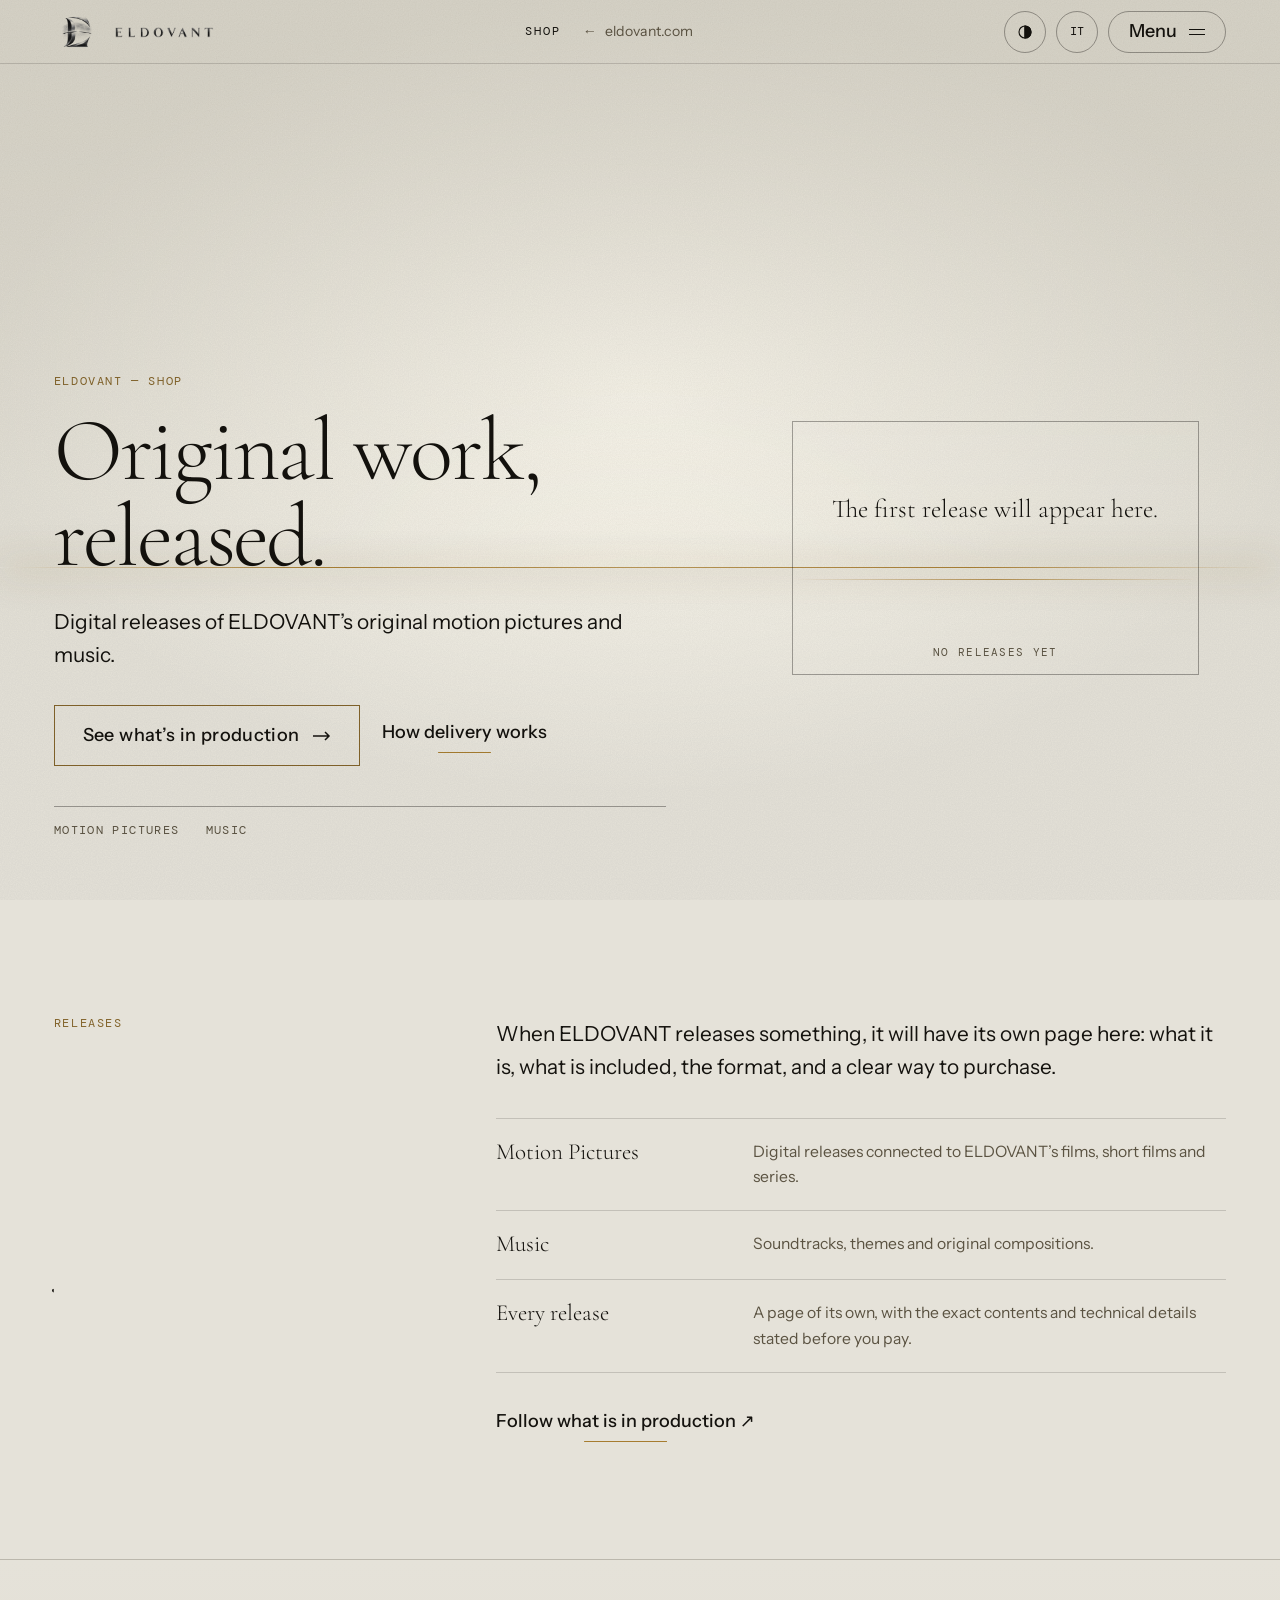
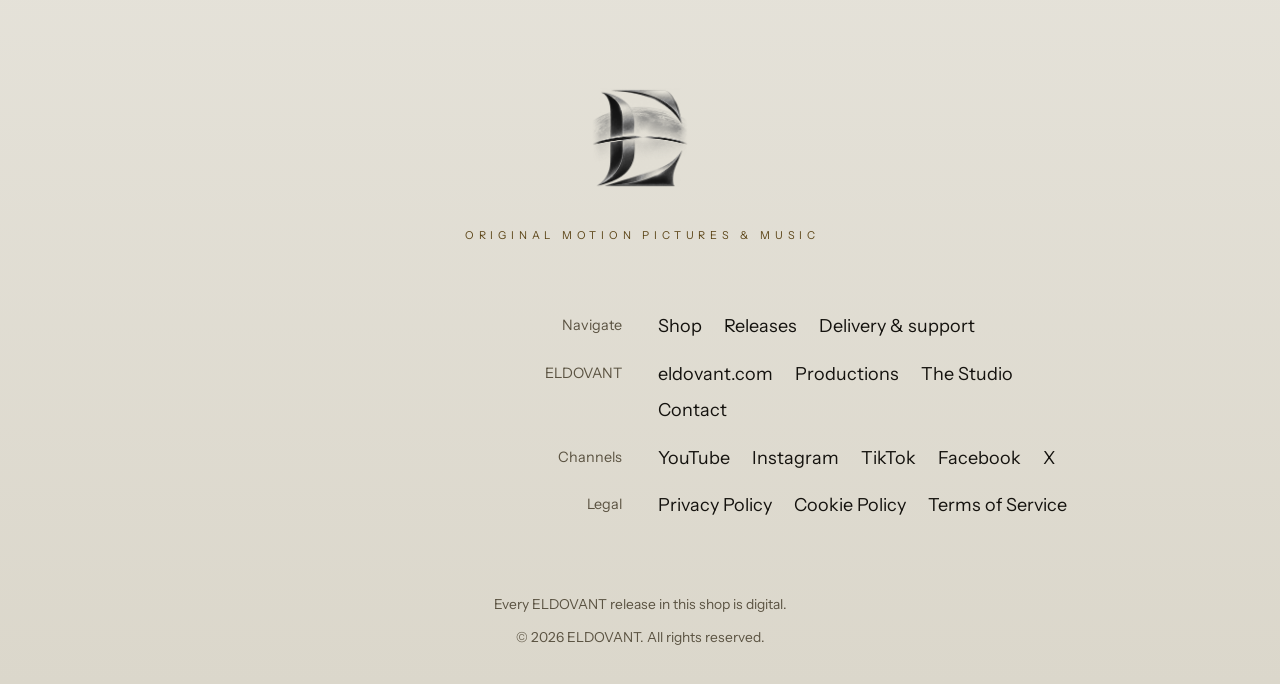
==== commit 8e325f3f: "Shop: site-name markup (WebSite node on root, /en/, /it/), sitemap root, audit script Co-Authored-By" ====
--- a/en/index.html
+++ b/en/index.html
@@ -24,8 +24,8 @@
 <meta name="twitter:title" content="ELDOVANT Shop — Digital releases of original motion pictures &amp; music">
 <meta name="twitter:description" content="The official ELDOVANT shop: digital releases of original motion pictures and music.">
 <meta name="twitter:image" content="https://shop.eldovant.com/assets/og-brand.jpg">
-<script type="application/ld+json">{"@context":"https://schema.org","@type":"Organization","name":"ELDOVANT","url":"https://www.eldovant.com/","logo":"https://www.eldovant.com/apple-touch-icon.png","slogan":"Original Motion Pictures & Music","sameAs":["https://www.youtube.com/@eldovant","https://www.instagram.com/eldovant","https://www.tiktok.com/@eldovant","https://www.facebook.com/eldovant","https://x.com/eldovant"]}</script>
-<script type="application/ld+json">{"@context":"https://schema.org","@type":"WebSite","name":"ELDOVANT Shop","url":"https://shop.eldovant.com/","inLanguage":["en","it"],"publisher":{"@type":"Organization","name":"ELDOVANT","url":"https://www.eldovant.com/"}}</script>
+<script type="application/ld+json">{"@context":"https://schema.org","@type":"Organization","@id":"https://www.eldovant.com/#organization","name":"ELDOVANT","alternateName":["Eldovant"],"url":"https://www.eldovant.com/","logo":"https://www.eldovant.com/apple-touch-icon.png","slogan":"Original Motion Pictures & Music","sameAs":["https://www.youtube.com/@eldovant","https://www.instagram.com/eldovant","https://www.tiktok.com/@eldovant","https://www.facebook.com/eldovant","https://x.com/eldovant"]}</script>
+<script type="application/ld+json">{"@context":"https://schema.org","@type":"WebSite","@id":"https://shop.eldovant.com/#website","name":"ELDOVANT Shop","alternateName":["Eldovant Shop","ELDOVANT"],"url":"https://shop.eldovant.com/","inLanguage":["en","it"],"publisher":{"@id":"https://www.eldovant.com/#organization"}}</script>
 <!-- build:seo:end -->
 <meta name="color-scheme" content="dark light">
 <meta name="theme-color" content="#070605" media="(prefers-color-scheme: dark)">
